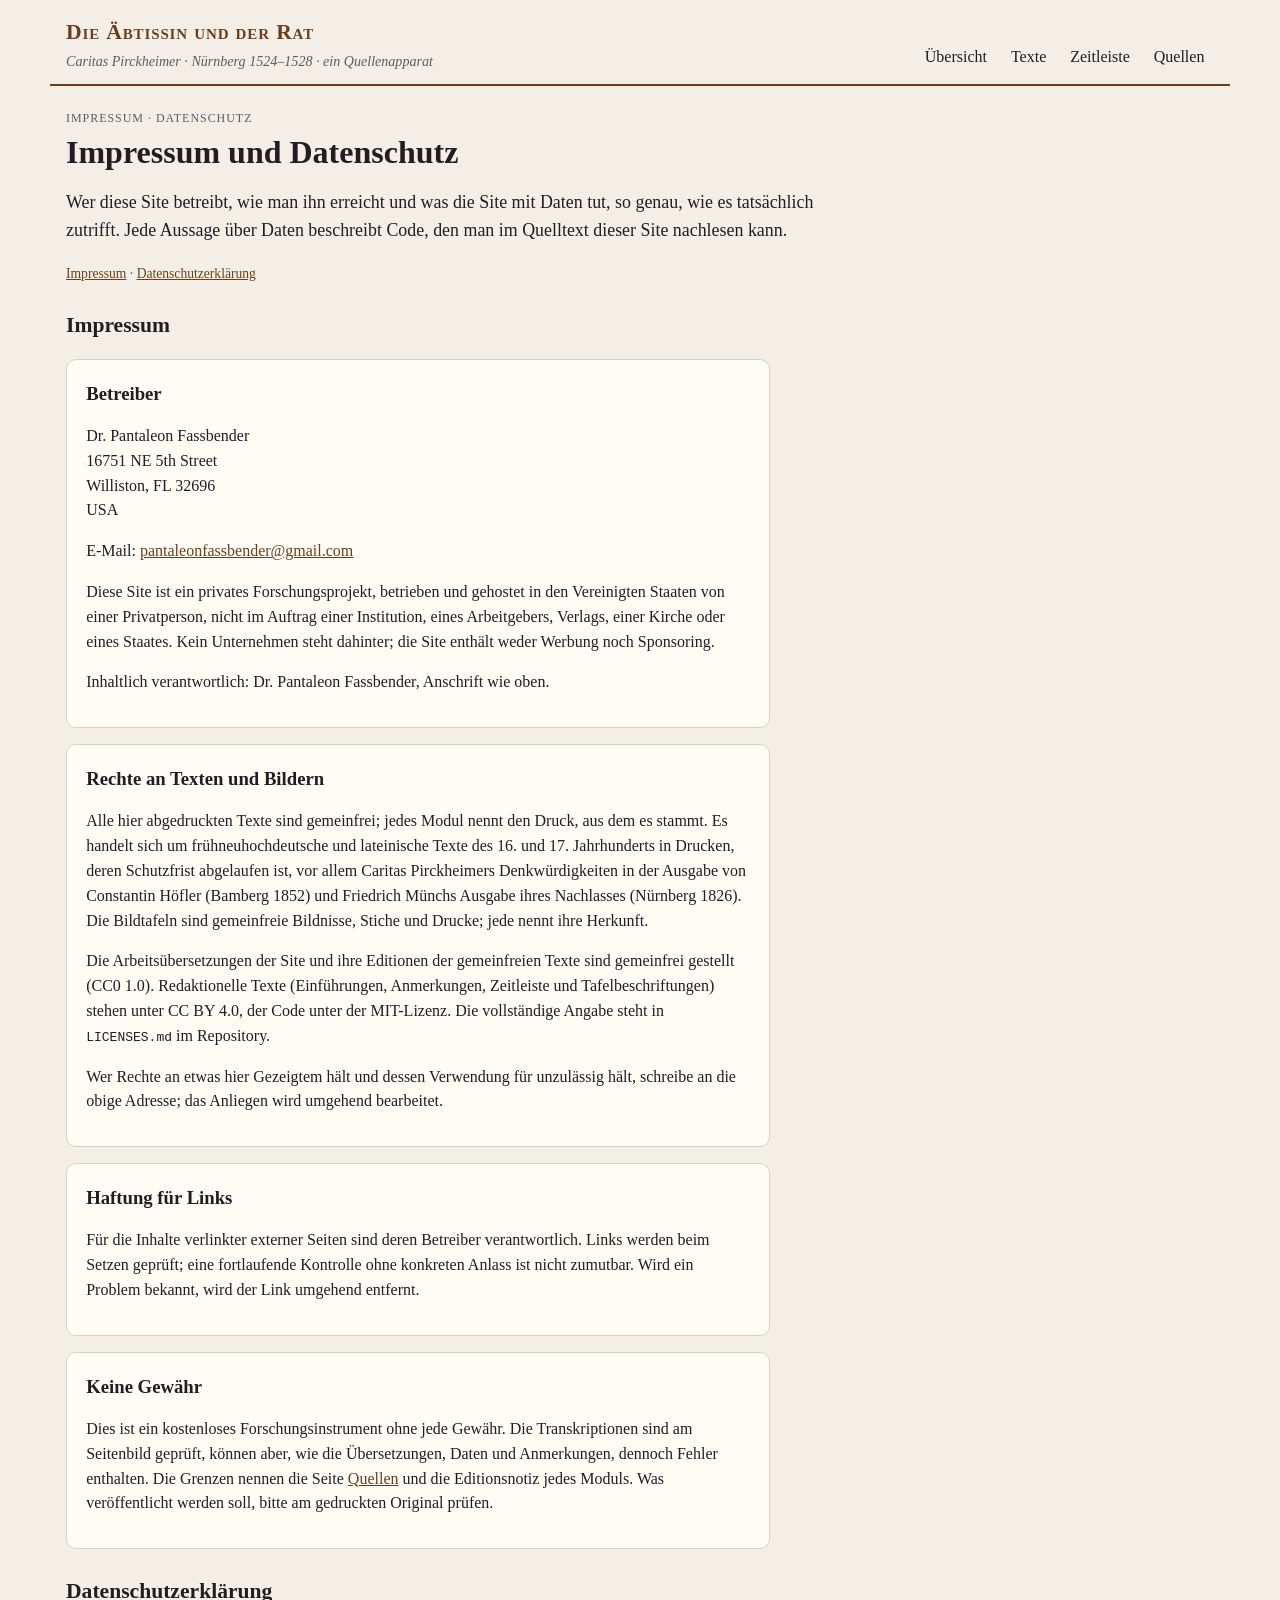
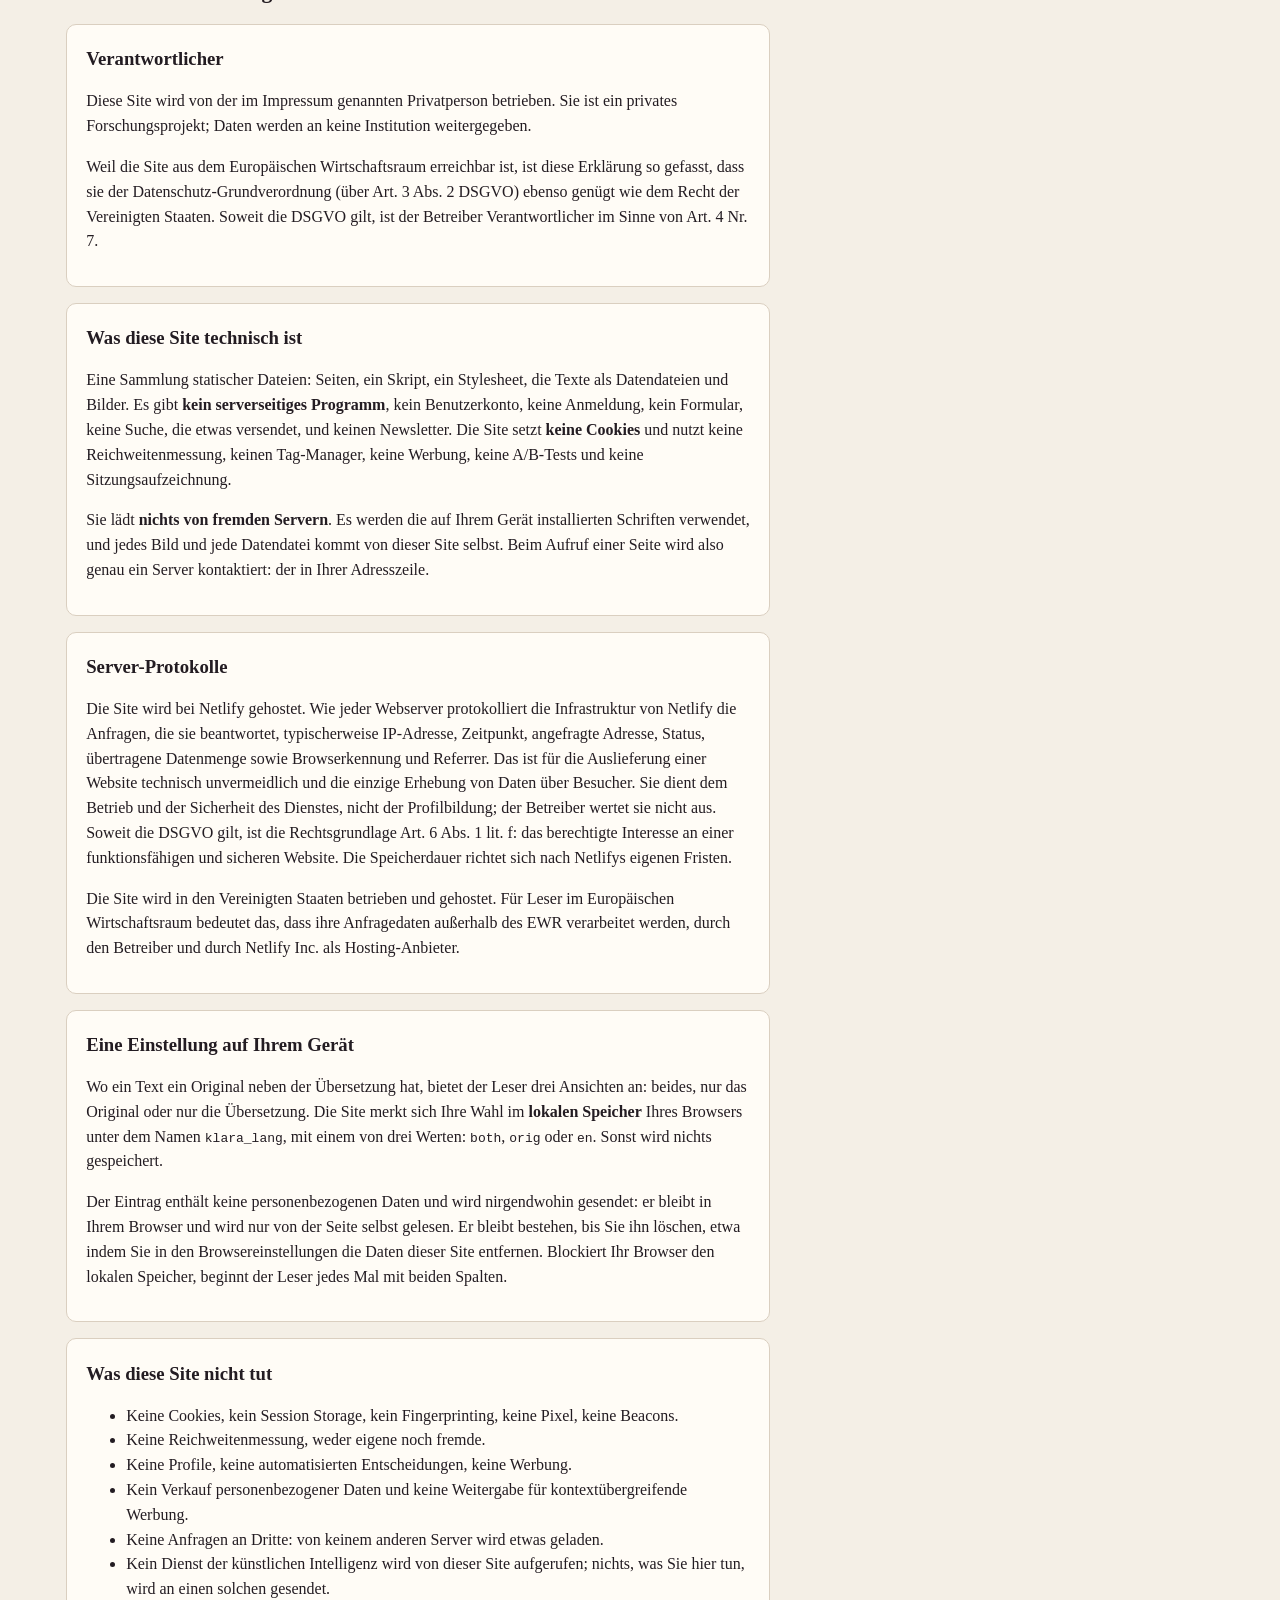
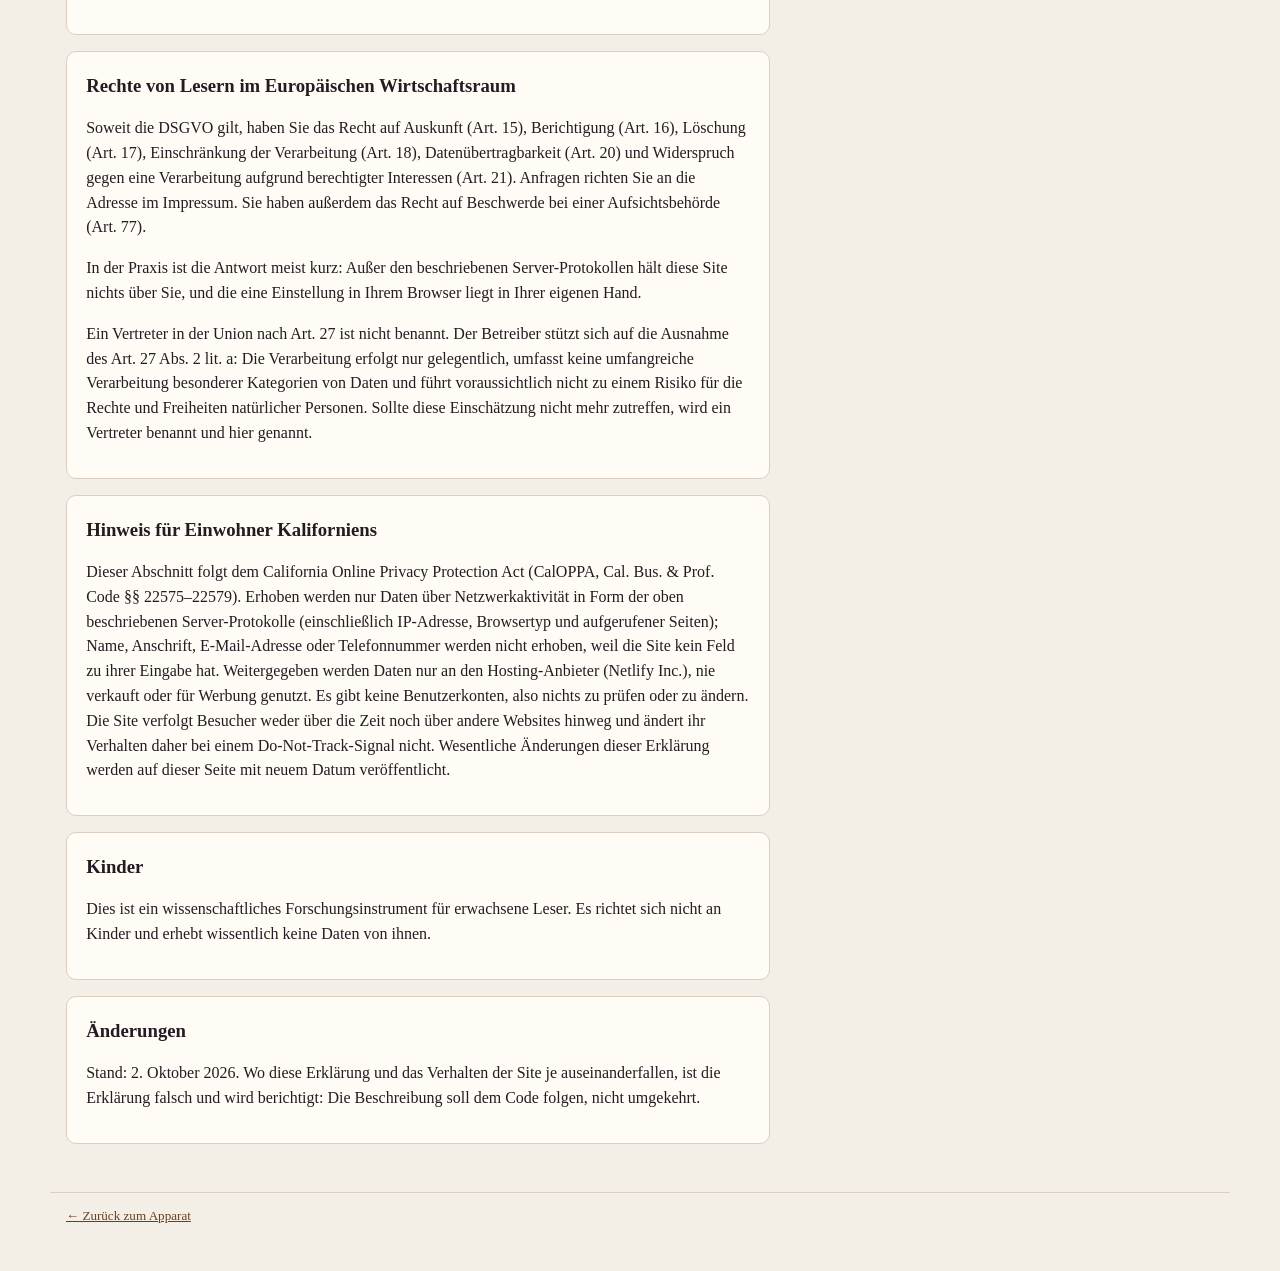
==== legal.html @ 40e0b5da "Geruest (deutsch): Uebersicht, zehn geplante Module, Zeitleiste, Impressum und Datenschutz Abgeleite" ====
<!doctype html>
<html lang="de">
<head>
<meta charset="utf-8">
<meta name="viewport" content="width=device-width, initial-scale=1">
<title>Impressum und Datenschutz · Die Äbtissin und der Rat</title>
<meta name="description" content="Wer diese Site betreibt, wie man ihn erreicht und was die Site mit Daten tut.">
<link rel="stylesheet" href="style.css">
</head>
<body>
<header class="top">
  <a class="brand" href="index.html#/">
    <strong>Die Äbtissin und der Rat</strong>
    <em>Caritas Pirckheimer · Nürnberg 1524–1528 · ein Quellenapparat</em>
  </a>
  <nav>
    <a href="index.html#/">Übersicht</a>
    <a href="index.html#/texts">Texte</a>
    <a href="index.html#/timeline">Zeitleiste</a>
    <a href="index.html#/sources">Quellen</a>
  </nav>
</header>
<main>
  <span class="tag">Impressum · Datenschutz</span>
  <h1>Impressum und Datenschutz</h1>
  <p class="lede">Wer diese Site betreibt, wie man ihn erreicht und was die Site mit Daten tut, so genau, wie es tatsächlich zutrifft. Jede Aussage über Daten beschreibt Code, den man im Quelltext dieser Site nachlesen kann.</p>
  <p class="fine"><a href="#notice">Impressum</a> · <a href="#privacy">Datenschutzerklärung</a></p>

  <h2 id="notice">Impressum</h2>

  <div class="panel readable"><h3>Betreiber</h3>
    <p>Dr. Pantaleon Fassbender<br>16751 NE 5th Street<br>Williston, FL 32696<br>USA</p>
    <p>E-Mail: <a href="mailto:pantaleonfassbender@gmail.com">pantaleonfassbender@gmail.com</a></p>
    <p>Diese Site ist ein privates Forschungsprojekt, betrieben und gehostet in den Vereinigten Staaten von einer Privatperson, nicht im Auftrag einer Institution, eines Arbeitgebers, Verlags, einer Kirche oder eines Staates. Kein Unternehmen steht dahinter; die Site enthält weder Werbung noch Sponsoring.</p>
    <p>Inhaltlich verantwortlich: Dr. Pantaleon Fassbender, Anschrift wie oben.</p>
  </div>

  <div class="panel readable"><h3>Rechte an Texten und Bildern</h3>
    <p>Alle hier abgedruckten Texte sind gemeinfrei; jedes Modul nennt den Druck, aus dem es stammt. Es handelt sich um frühneuhochdeutsche und lateinische Texte des 16. und 17. Jahrhunderts in Drucken, deren Schutzfrist abgelaufen ist, vor allem Caritas Pirckheimers Denkwürdigkeiten in der Ausgabe von Constantin Höfler (Bamberg 1852) und Friedrich Münchs Ausgabe ihres Nachlasses (Nürnberg 1826). Die Bildtafeln sind gemeinfreie Bildnisse, Stiche und Drucke; jede nennt ihre Herkunft.</p>
    <p>Die Arbeitsübersetzungen der Site und ihre Editionen der gemeinfreien Texte sind gemeinfrei gestellt (CC0 1.0). Redaktionelle Texte (Einführungen, Anmerkungen, Zeitleiste und Tafelbeschriftungen) stehen unter CC BY 4.0, der Code unter der MIT-Lizenz. Die vollständige Angabe steht in <code>LICENSES.md</code> im Repository.</p>
    <p>Wer Rechte an etwas hier Gezeigtem hält und dessen Verwendung für unzulässig hält, schreibe an die obige Adresse; das Anliegen wird umgehend bearbeitet.</p>
  </div>

  <div class="panel readable"><h3>Haftung für Links</h3>
    <p>Für die Inhalte verlinkter externer Seiten sind deren Betreiber verantwortlich. Links werden beim Setzen geprüft; eine fortlaufende Kontrolle ohne konkreten Anlass ist nicht zumutbar. Wird ein Problem bekannt, wird der Link umgehend entfernt.</p>
  </div>

  <div class="panel readable"><h3>Keine Gewähr</h3>
    <p>Dies ist ein kostenloses Forschungsinstrument ohne jede Gewähr. Die Transkriptionen sind am Seitenbild geprüft, können aber, wie die Übersetzungen, Daten und Anmerkungen, dennoch Fehler enthalten. Die Grenzen nennen die Seite <a href="index.html#/sources">Quellen</a> und die Editionsnotiz jedes Moduls. Was veröffentlicht werden soll, bitte am gedruckten Original prüfen.</p>
  </div>

  <h2 id="privacy">Datenschutzerklärung</h2>

  <div class="panel readable"><h3>Verantwortlicher</h3>
    <p>Diese Site wird von der im Impressum genannten Privatperson betrieben. Sie ist ein privates Forschungsprojekt; Daten werden an keine Institution weitergegeben.</p>
    <p>Weil die Site aus dem Europäischen Wirtschaftsraum erreichbar ist, ist diese Erklärung so gefasst, dass sie der Datenschutz-Grundverordnung (über Art. 3 Abs. 2 DSGVO) ebenso genügt wie dem Recht der Vereinigten Staaten. Soweit die DSGVO gilt, ist der Betreiber Verantwortlicher im Sinne von Art. 4 Nr. 7.</p>
  </div>

  <div class="panel readable"><h3>Was diese Site technisch ist</h3>
    <p>Eine Sammlung statischer Dateien: Seiten, ein Skript, ein Stylesheet, die Texte als Datendateien und Bilder. Es gibt <strong>kein serverseitiges Programm</strong>, kein Benutzerkonto, keine Anmeldung, kein Formular, keine Suche, die etwas versendet, und keinen Newsletter. Die Site setzt <strong>keine Cookies</strong> und nutzt keine Reichweitenmessung, keinen Tag-Manager, keine Werbung, keine A/B-Tests und keine Sitzungsaufzeichnung.</p>
    <p>Sie lädt <strong>nichts von fremden Servern</strong>. Es werden die auf Ihrem Gerät installierten Schriften verwendet, und jedes Bild und jede Datendatei kommt von dieser Site selbst. Beim Aufruf einer Seite wird also genau ein Server kontaktiert: der in Ihrer Adresszeile.</p>
  </div>

  <div class="panel readable"><h3>Server-Protokolle</h3>
    <p>Die Site wird bei Netlify gehostet. Wie jeder Webserver protokolliert die Infrastruktur von Netlify die Anfragen, die sie beantwortet, typischerweise IP-Adresse, Zeitpunkt, angefragte Adresse, Status, übertragene Datenmenge sowie Browserkennung und Referrer. Das ist für die Auslieferung einer Website technisch unvermeidlich und die einzige Erhebung von Daten über Besucher. Sie dient dem Betrieb und der Sicherheit des Dienstes, nicht der Profilbildung; der Betreiber wertet sie nicht aus. Soweit die DSGVO gilt, ist die Rechtsgrundlage Art. 6 Abs. 1 lit. f: das berechtigte Interesse an einer funktionsfähigen und sicheren Website. Die Speicherdauer richtet sich nach Netlifys eigenen Fristen.</p>
    <p>Die Site wird in den Vereinigten Staaten betrieben und gehostet. Für Leser im Europäischen Wirtschaftsraum bedeutet das, dass ihre Anfragedaten außerhalb des EWR verarbeitet werden, durch den Betreiber und durch Netlify Inc. als Hosting-Anbieter.</p>
  </div>

  <div class="panel readable"><h3>Eine Einstellung auf Ihrem Gerät</h3>
    <p>Wo ein Text ein Original neben der Übersetzung hat, bietet der Leser drei Ansichten an: beides, nur das Original oder nur die Übersetzung. Die Site merkt sich Ihre Wahl im <strong>lokalen Speicher</strong> Ihres Browsers unter dem Namen <code>klara_lang</code>, mit einem von drei Werten: <code>both</code>, <code>orig</code> oder <code>en</code>. Sonst wird nichts gespeichert.</p>
    <p>Der Eintrag enthält keine personenbezogenen Daten und wird nirgendwohin gesendet: er bleibt in Ihrem Browser und wird nur von der Seite selbst gelesen. Er bleibt bestehen, bis Sie ihn löschen, etwa indem Sie in den Browsereinstellungen die Daten dieser Site entfernen. Blockiert Ihr Browser den lokalen Speicher, beginnt der Leser jedes Mal mit beiden Spalten.</p>
  </div>

  <div class="panel readable"><h3>Was diese Site nicht tut</h3>
    <ul>
      <li>Keine Cookies, kein Session Storage, kein Fingerprinting, keine Pixel, keine Beacons.</li>
      <li>Keine Reichweitenmessung, weder eigene noch fremde.</li>
      <li>Keine Profile, keine automatisierten Entscheidungen, keine Werbung.</li>
      <li>Kein Verkauf personenbezogener Daten und keine Weitergabe für kontextübergreifende Werbung.</li>
      <li>Keine Anfragen an Dritte: von keinem anderen Server wird etwas geladen.</li>
      <li>Kein Dienst der künstlichen Intelligenz wird von dieser Site aufgerufen; nichts, was Sie hier tun, wird an einen solchen gesendet.</li>
    </ul>
  </div>

  <div class="panel readable"><h3>Rechte von Lesern im Europäischen Wirtschaftsraum</h3>
    <p>Soweit die DSGVO gilt, haben Sie das Recht auf Auskunft (Art. 15), Berichtigung (Art. 16), Löschung (Art. 17), Einschränkung der Verarbeitung (Art. 18), Datenübertragbarkeit (Art. 20) und Widerspruch gegen eine Verarbeitung aufgrund berechtigter Interessen (Art. 21). Anfragen richten Sie an die Adresse im Impressum. Sie haben außerdem das Recht auf Beschwerde bei einer Aufsichtsbehörde (Art. 77).</p>
    <p>In der Praxis ist die Antwort meist kurz: Außer den beschriebenen Server-Protokollen hält diese Site nichts über Sie, und die eine Einstellung in Ihrem Browser liegt in Ihrer eigenen Hand.</p>
    <p>Ein Vertreter in der Union nach Art. 27 ist nicht benannt. Der Betreiber stützt sich auf die Ausnahme des Art. 27 Abs. 2 lit. a: Die Verarbeitung erfolgt nur gelegentlich, umfasst keine umfangreiche Verarbeitung besonderer Kategorien von Daten und führt voraussichtlich nicht zu einem Risiko für die Rechte und Freiheiten natürlicher Personen. Sollte diese Einschätzung nicht mehr zutreffen, wird ein Vertreter benannt und hier genannt.</p>
  </div>

  <div class="panel readable"><h3>Hinweis für Einwohner Kaliforniens</h3>
    <p>Dieser Abschnitt folgt dem California Online Privacy Protection Act (CalOPPA, Cal. Bus. &amp; Prof. Code §§ 22575–22579). Erhoben werden nur Daten über Netzwerkaktivität in Form der oben beschriebenen Server-Protokolle (einschließlich IP-Adresse, Browsertyp und aufgerufener Seiten); Name, Anschrift, E-Mail-Adresse oder Telefonnummer werden nicht erhoben, weil die Site kein Feld zu ihrer Eingabe hat. Weitergegeben werden Daten nur an den Hosting-Anbieter (Netlify Inc.), nie verkauft oder für Werbung genutzt. Es gibt keine Benutzerkonten, also nichts zu prüfen oder zu ändern. Die Site verfolgt Besucher weder über die Zeit noch über andere Websites hinweg und ändert ihr Verhalten daher bei einem Do-Not-Track-Signal nicht. Wesentliche Änderungen dieser Erklärung werden auf dieser Seite mit neuem Datum veröffentlicht.</p>
  </div>

  <div class="panel readable"><h3>Kinder</h3>
    <p>Dies ist ein wissenschaftliches Forschungsinstrument für erwachsene Leser. Es richtet sich nicht an Kinder und erhebt wissentlich keine Daten von ihnen.</p>
  </div>

  <div class="panel readable"><h3>Änderungen</h3>
    <p>Stand: 2. Oktober 2026. Wo diese Erklärung und das Verhalten der Site je auseinanderfallen, ist die Erklärung falsch und wird berichtigt: Die Beschreibung soll dem Code folgen, nicht umgekehrt.</p>
  </div>
</main>
<footer>
  <p><a href="index.html#/">← Zurück zum Apparat</a></p>
</footer>
</body>
</html>
---- style.css ----
:root{
  --paper:#f4efe6; --panel:#fffcf6; --ink:#231c22; --ink2:#62585f; --line:#dacfc0;
  --red:#6b3f1d; --gold:#8a6d2f; --sea:#2f5d62;
  --konvent:#5e4a7d; --rat:#8c1c2b; --familien:#3f5a2a; --reform:#2f4f7a; --nachwelt:#7a7064;
  --serif:"Iowan Old Style","Palatino Linotype",Palatino,"Book Antiqua",Georgia,serif;
}
*{box-sizing:border-box}
body{margin:0; background:var(--paper); color:var(--ink); font-family:var(--serif); line-height:1.55}
a{color:var(--red)}
.top{display:flex; justify-content:space-between; align-items:flex-end; flex-wrap:wrap; gap:.6rem 1.5rem;
  max-width:1180px; margin:0 auto; padding:1rem 16px .6rem; border-bottom:2px solid var(--red)}
.brand{text-decoration:none; color:inherit}
.brand strong{display:block; font-size:1.35rem; color:var(--red); font-variant:small-caps; letter-spacing:.04em}
.brand em{font-size:.88rem; color:var(--ink2)}
.top nav{display:flex; gap:.3rem; flex-wrap:wrap}
.top nav a{text-decoration:none; color:var(--ink); padding:.25rem .6rem; border-radius:5px}
.top nav a.on{background:var(--red); color:#fff}
main{max-width:1180px; margin:0 auto; padding:1.2rem 16px 2rem}
footer{max-width:1180px; margin:0 auto; padding:0 16px 2rem; font-size:.82rem; color:var(--ink2); border-top:1px solid var(--line)}
h1{font-size:2rem; margin:.2rem 0 .6rem; line-height:1.2}
h2{font-size:1.35rem; margin:1.6rem 0 .5rem}
h3{margin:.2rem 0 .3rem}
.lede{font-size:1.12rem; max-width:48rem}
.fine{font-size:.85rem; color:var(--ink2)}
.tag{font-size:.75rem; letter-spacing:.08em; text-transform:uppercase; color:var(--ink2)}
.panel{background:var(--panel); border:1px solid var(--line); border-radius:10px; padding:1rem 1.2rem; margin:1rem 0}
.readable{max-width:44rem}
.grid{display:grid; gap:1rem}
.g2{grid-template-columns:repeat(auto-fill,minmax(300px,1fr))}
.g4{grid-template-columns:repeat(auto-fill,minmax(210px,1fr))}
.card{background:var(--panel); border:1px solid var(--line); border-radius:10px; padding:.9rem 1rem; text-decoration:none; color:inherit; display:block}
a.card:hover{border-color:var(--red)}
.card.planned{opacity:.72; border-style:dashed}
.side{display:inline-block; font-size:.72rem; padding:0 .45rem; border-radius:99px; color:#fff; letter-spacing:.03em}
.side.konvent{background:var(--konvent)} .side.rat{background:var(--rat)} .side.familien{background:var(--familien)}
.side.reform{background:var(--reform)} .side.nachwelt{background:var(--nachwelt)}
.hero{display:grid; grid-template-columns:minmax(0,1.5fr) minmax(0,1fr); gap:1.5rem; align-items:start}
.hero.one{grid-template-columns:1fr}
.hero img{width:100%; border-radius:8px; border:1px solid var(--line)}
figure{margin:0}
figcaption{font-size:.85rem; color:var(--ink2); margin-top:.4rem}
.quote{border-left:3px solid var(--red); padding:.2rem 0 .2rem 1rem; margin:1rem 0; font-style:italic}
/* reader */
.toc{display:flex; flex-wrap:wrap; gap:.4rem; margin:.6rem 0 1rem}
.toc a{border:1px solid var(--line); border-radius:6px; padding:.2rem .6rem; text-decoration:none; color:var(--ink); background:var(--panel); font-size:.9rem}
.toc a.on{border-color:var(--red); background:var(--red); color:#fff}
.langbar{display:flex; gap:.3rem; margin:.4rem 0 1rem}
.langbar button{font:inherit; font-size:.85rem; background:var(--panel); border:1px solid var(--line); border-radius:6px; padding:.2rem .7rem; cursor:pointer}
.langbar button.on{background:var(--ink); color:var(--paper); border-color:var(--ink)}
.unit{display:grid; grid-template-columns:4.6rem minmax(0,1fr); gap:.3rem .8rem; padding:.55rem 0; border-bottom:1px dotted var(--line)}
.unit .num{font-size:.78rem; color:var(--ink2); text-align:right; padding-top:.2rem}
.unit .num a{color:inherit; text-decoration:none}
.unit .pg{display:block; font-size:.7rem; line-height:1.25; margin-top:.3rem; color:var(--ink2); opacity:.85}
.unit.hl{background:#efdfe6}
.unit .cols{display:grid; grid-template-columns:1fr 1fr; gap:1.2rem}
.unit .cols.one{grid-template-columns:1fr}
.unit .orig{color:var(--ink2)}
.unit .orig[lang=grc]{font-family:"Gentium Plus","Gentium Book Plus","Palatino Linotype","GFS Didot","Times New Roman",serif; color:var(--ink); font-size:1.02em; line-height:1.6}
.unit.label .text{font-variant:small-caps; letter-spacing:.03em; font-weight:600; color:var(--red)}
.unit h4{margin:0 0 .3rem; font-size:.95rem; color:var(--red)}
.unit .text,.unit .orig{white-space:pre-line}
.unit .orig[dir=rtl]{font-family:"Traditional Arabic","Sakkal Majalla","Noto Naskh Arabic","Geeza Pro",serif; font-size:1.3em; line-height:1.9; color:var(--ink)}
.unit .translit{margin-top:.5rem; font-size:.88em; font-style:italic; color:var(--ink2)}
.note{grid-column:2; font-size:.84rem; color:var(--ink2); border-left:2px solid var(--gold); padding-left:.6rem}
.hinweis{font-size:.9rem}
/* timeline */
.tl{position:relative; margin:1rem 0 0 .6rem; padding-left:1.4rem; border-left:2px solid var(--line)}
.st{position:relative; margin:0 0 1.2rem; display:grid; grid-template-columns:minmax(0,1fr) 140px; gap:1rem; align-items:start}
.st::before{content:""; position:absolute; left:-1.95rem; top:.35rem; width:12px; height:12px; border-radius:50%; background:var(--c,var(--ink)); border:2px solid var(--paper)}
.st .d{font-size:.82rem; color:var(--ink2)}
.st img{width:140px; border-radius:6px; border:1px solid var(--line)}
.st p{margin:.2rem 0}
.legend{display:flex; flex-wrap:wrap; gap:.4rem}
/* plates */
.plate img{width:100%; border-radius:6px; border:1px solid var(--line); background:#fff}
.lightbox{position:fixed; inset:0; background:rgba(20,16,12,.85); display:flex; align-items:center; justify-content:center; padding:16px; z-index:10}
.lightbox img{max-width:100%; max-height:86vh; border-radius:6px}
.lightbox .cap{color:#f5efe2; max-width:44rem; font-size:.9rem; margin-top:.6rem}
.lightbox figure{text-align:center}
/* compare */
.cmp{display:grid; gap:1rem; margin-top:1rem}
.cmp.n2{grid-template-columns:1fr 1fr}
.cmp.n3{grid-template-columns:repeat(3,minmax(0,1fr))}
.cmp.n4{grid-template-columns:1fr 1fr}
.voice{background:var(--panel); border:1px solid var(--line); border-radius:10px; padding:.8rem 1rem}
.vhead{border-bottom:1px solid var(--line); padding-bottom:.5rem; margin-bottom:.5rem}
.vunit{margin:.7rem 0}
.vunit .text{white-space:pre-line}
@media (max-width:760px){
  .cmp.n2,.cmp.n3,.cmp.n4{grid-template-columns:1fr}
  .hero{grid-template-columns:1fr}
  .unit .cols{grid-template-columns:1fr}
  .st{grid-template-columns:1fr}
  .st img{width:110px}
  h1{font-size:1.6rem}
}
@media (prefers-color-scheme: dark){
  :root:not([data-theme="light"]){--paper:#1c171b; --panel:#262026; --ink:#ece4ea; --ink2:#b3a8b0; --line:#43383f; --red:#d9a77c}
  :root:not([data-theme="light"]) .unit.hl{background:#3a2a35}
  :root:not([data-theme="light"]) .top nav a.on, :root:not([data-theme="light"]) .toc a.on{color:#1c171b}
}
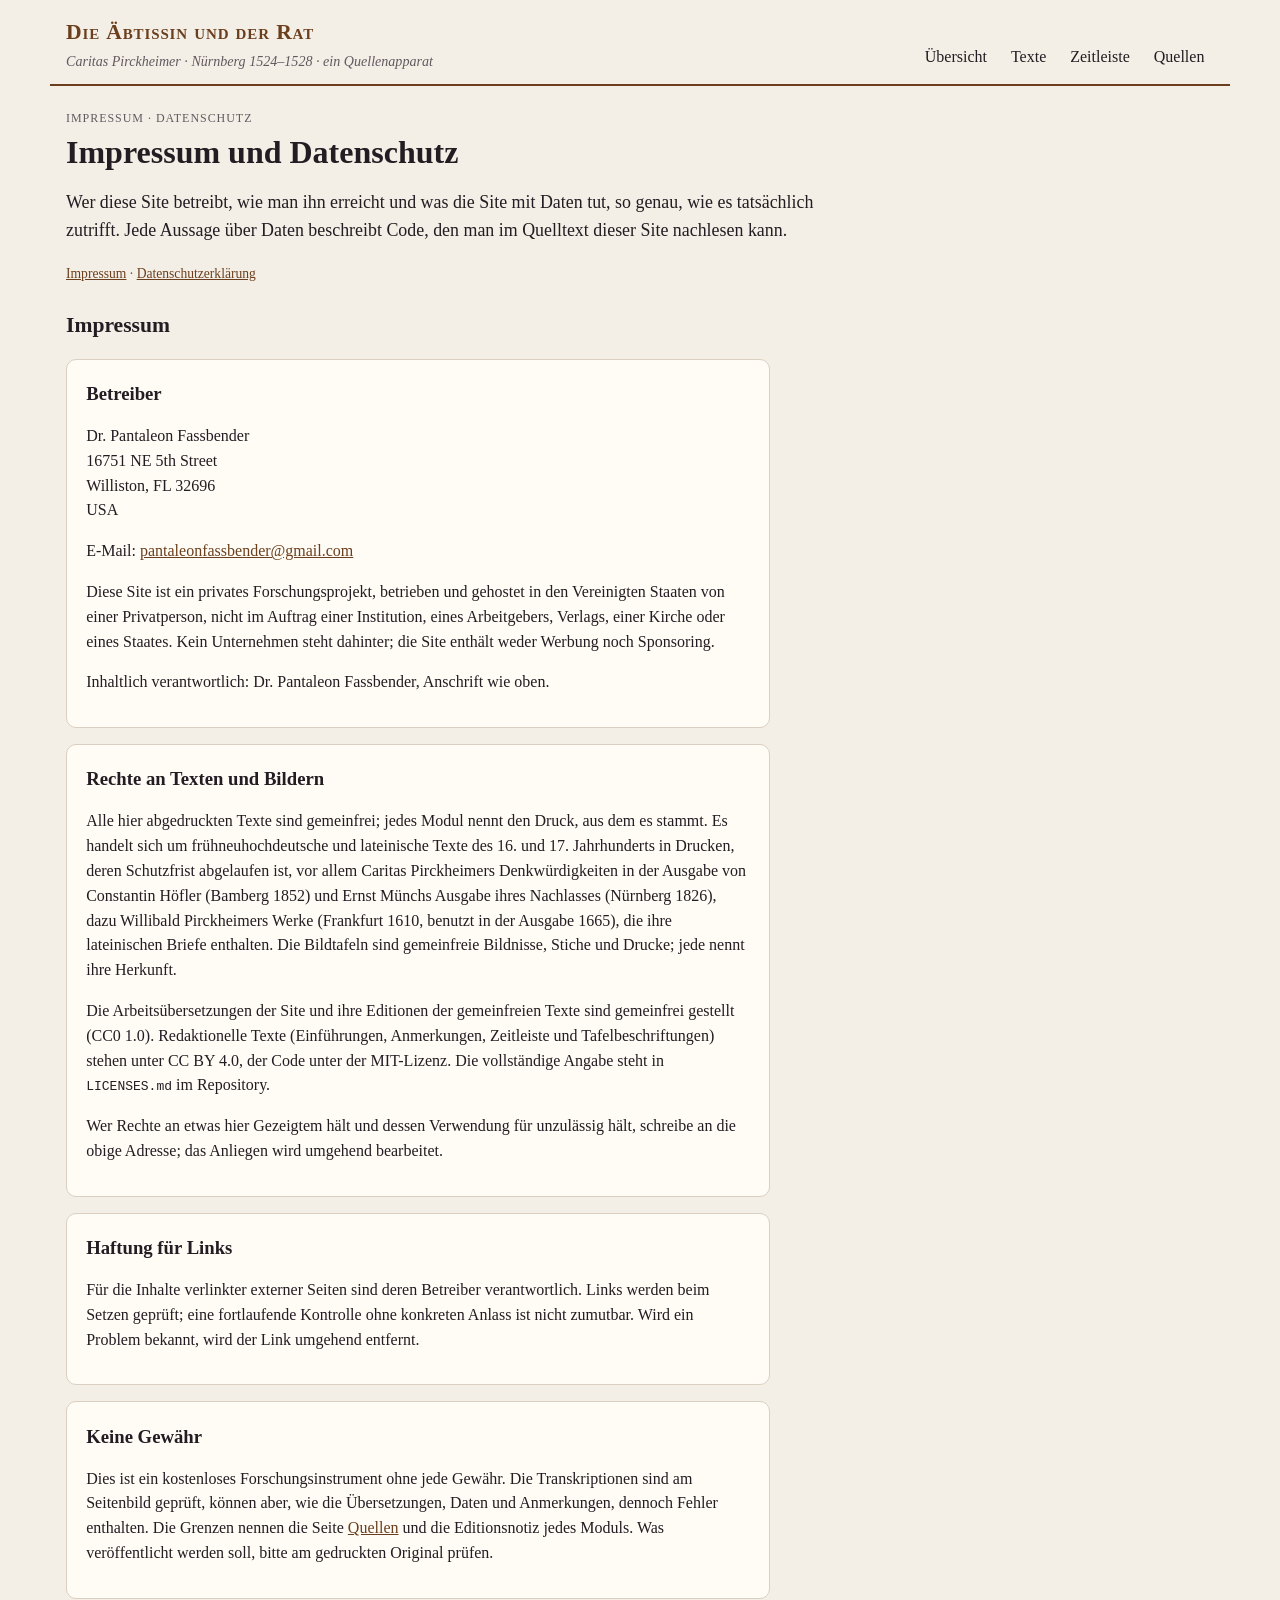
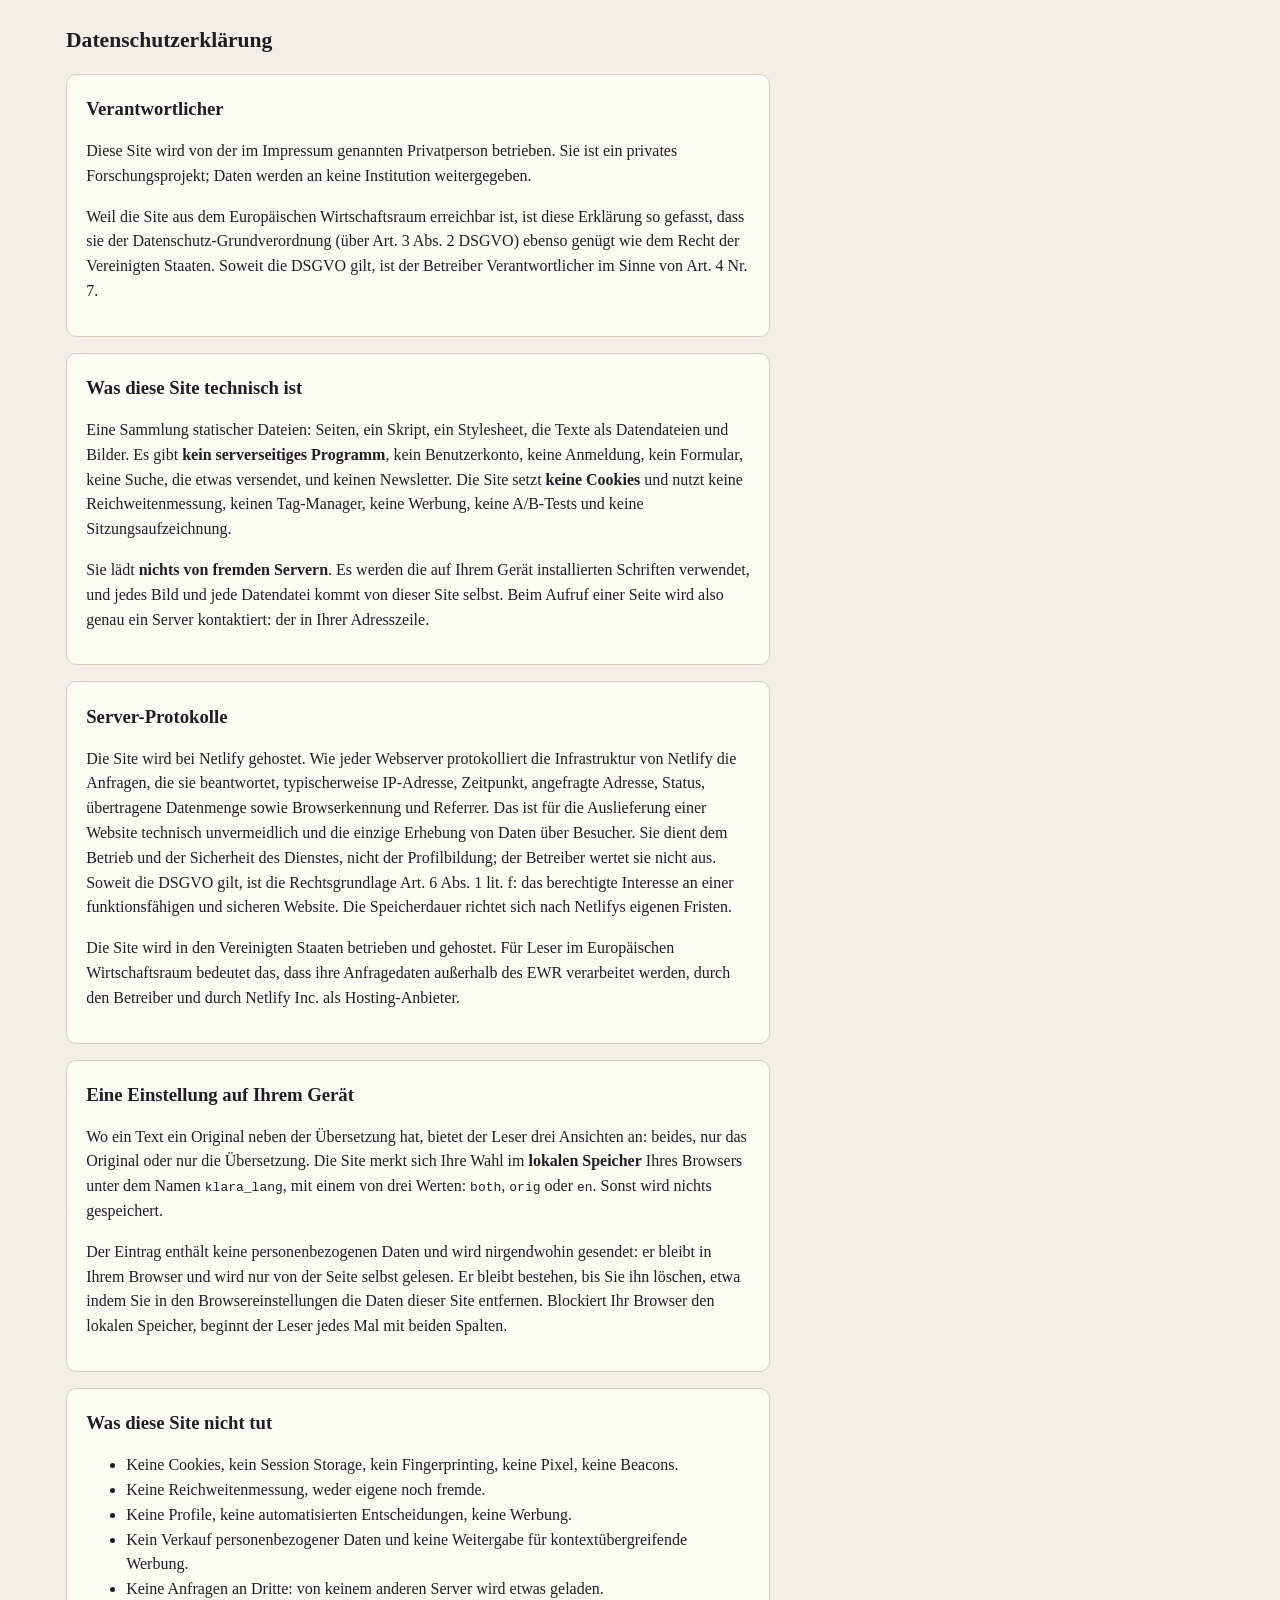
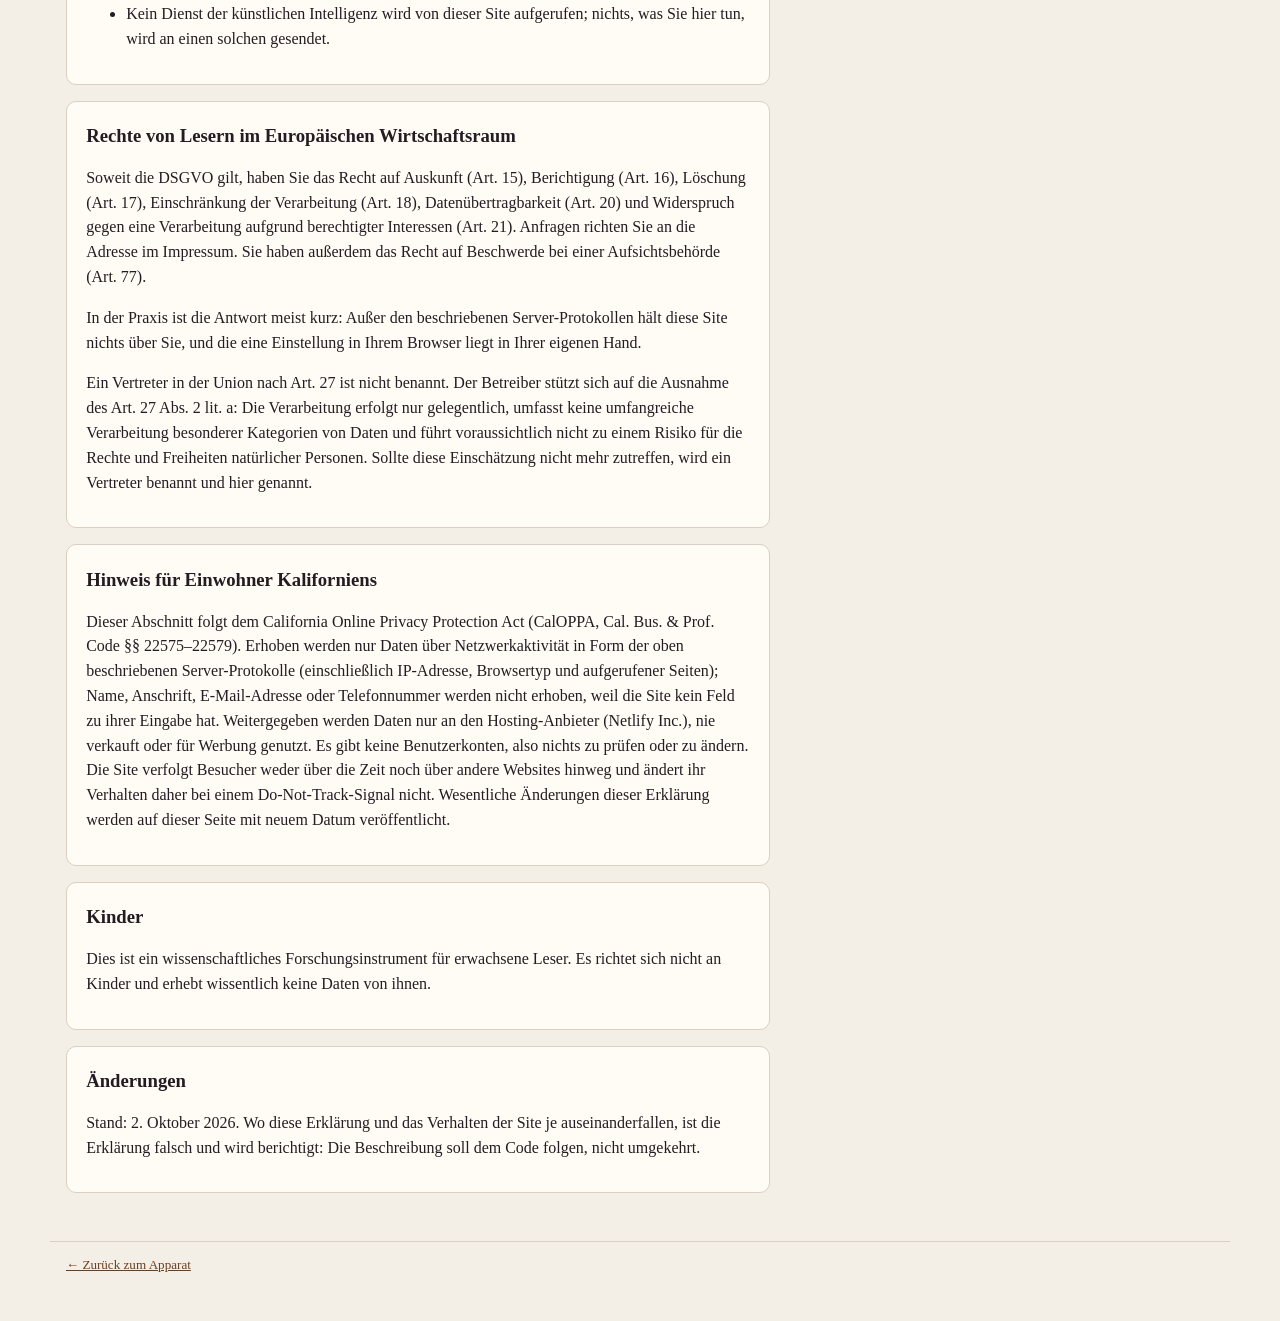
==== commit a0b5c8b4: "Modul 1: Die gelehrte Aebtissin 1502-1515 (Celtis, Willibald, Scheurl, Peypus; Muench 1826), vier Ta" ====
--- a/legal.html
+++ b/legal.html
@@ -36,7 +36,7 @@
   </div>
 
   <div class="panel readable"><h3>Rechte an Texten und Bildern</h3>
-    <p>Alle hier abgedruckten Texte sind gemeinfrei; jedes Modul nennt den Druck, aus dem es stammt. Es handelt sich um frühneuhochdeutsche und lateinische Texte des 16. und 17. Jahrhunderts in Drucken, deren Schutzfrist abgelaufen ist, vor allem Caritas Pirckheimers Denkwürdigkeiten in der Ausgabe von Constantin Höfler (Bamberg 1852) und Friedrich Münchs Ausgabe ihres Nachlasses (Nürnberg 1826). Die Bildtafeln sind gemeinfreie Bildnisse, Stiche und Drucke; jede nennt ihre Herkunft.</p>
+    <p>Alle hier abgedruckten Texte sind gemeinfrei; jedes Modul nennt den Druck, aus dem es stammt. Es handelt sich um frühneuhochdeutsche und lateinische Texte des 16. und 17. Jahrhunderts in Drucken, deren Schutzfrist abgelaufen ist, vor allem Caritas Pirckheimers Denkwürdigkeiten in der Ausgabe von Constantin Höfler (Bamberg 1852) und Ernst Münchs Ausgabe ihres Nachlasses (Nürnberg 1826), dazu Willibald Pirckheimers Werke (Frankfurt 1610, benutzt in der Ausgabe 1665), die ihre lateinischen Briefe enthalten. Die Bildtafeln sind gemeinfreie Bildnisse, Stiche und Drucke; jede nennt ihre Herkunft.</p>
     <p>Die Arbeitsübersetzungen der Site und ihre Editionen der gemeinfreien Texte sind gemeinfrei gestellt (CC0 1.0). Redaktionelle Texte (Einführungen, Anmerkungen, Zeitleiste und Tafelbeschriftungen) stehen unter CC BY 4.0, der Code unter der MIT-Lizenz. Die vollständige Angabe steht in <code>LICENSES.md</code> im Repository.</p>
     <p>Wer Rechte an etwas hier Gezeigtem hält und dessen Verwendung für unzulässig hält, schreibe an die obige Adresse; das Anliegen wird umgehend bearbeitet.</p>
   </div>
--- a/style.css
+++ b/style.css
@@ -58,7 +58,7 @@
 .unit .orig[lang=grc]{font-family:"Gentium Plus","Gentium Book Plus","Palatino Linotype","GFS Didot","Times New Roman",serif; color:var(--ink); font-size:1.02em; line-height:1.6}
 .unit.label .text{font-variant:small-caps; letter-spacing:.03em; font-weight:600; color:var(--red)}
 .unit h4{margin:0 0 .3rem; font-size:.95rem; color:var(--red)}
-.unit .text,.unit .orig{white-space:pre-line}
+.unit .text,.unit .orig{white-space:pre-wrap}
 .unit .orig[dir=rtl]{font-family:"Traditional Arabic","Sakkal Majalla","Noto Naskh Arabic","Geeza Pro",serif; font-size:1.3em; line-height:1.9; color:var(--ink)}
 .unit .translit{margin-top:.5rem; font-size:.88em; font-style:italic; color:var(--ink2)}
 .note{grid-column:2; font-size:.84rem; color:var(--ink2); border-left:2px solid var(--gold); padding-left:.6rem}
@@ -73,6 +73,11 @@
 .legend{display:flex; flex-wrap:wrap; gap:.4rem}
 /* plates */
 .plate img{width:100%; border-radius:6px; border:1px solid var(--line); background:#fff}
+.secplates{margin:1rem 0}
+.secplates figcaption{font-size:.85rem}
+.viz{margin:1rem 0; overflow-x:auto; border:1px solid var(--line); border-radius:8px; padding:.6rem; background:var(--panel)}
+.viz svg{display:block; width:100%; min-width:600px; height:auto}
+.viz .vcap{font-size:.85rem; margin:.4rem 0 0}
 .lightbox{position:fixed; inset:0; background:rgba(20,16,12,.85); display:flex; align-items:center; justify-content:center; padding:16px; z-index:10}
 .lightbox img{max-width:100%; max-height:86vh; border-radius:6px}
 .lightbox .cap{color:#f5efe2; max-width:44rem; font-size:.9rem; margin-top:.6rem}
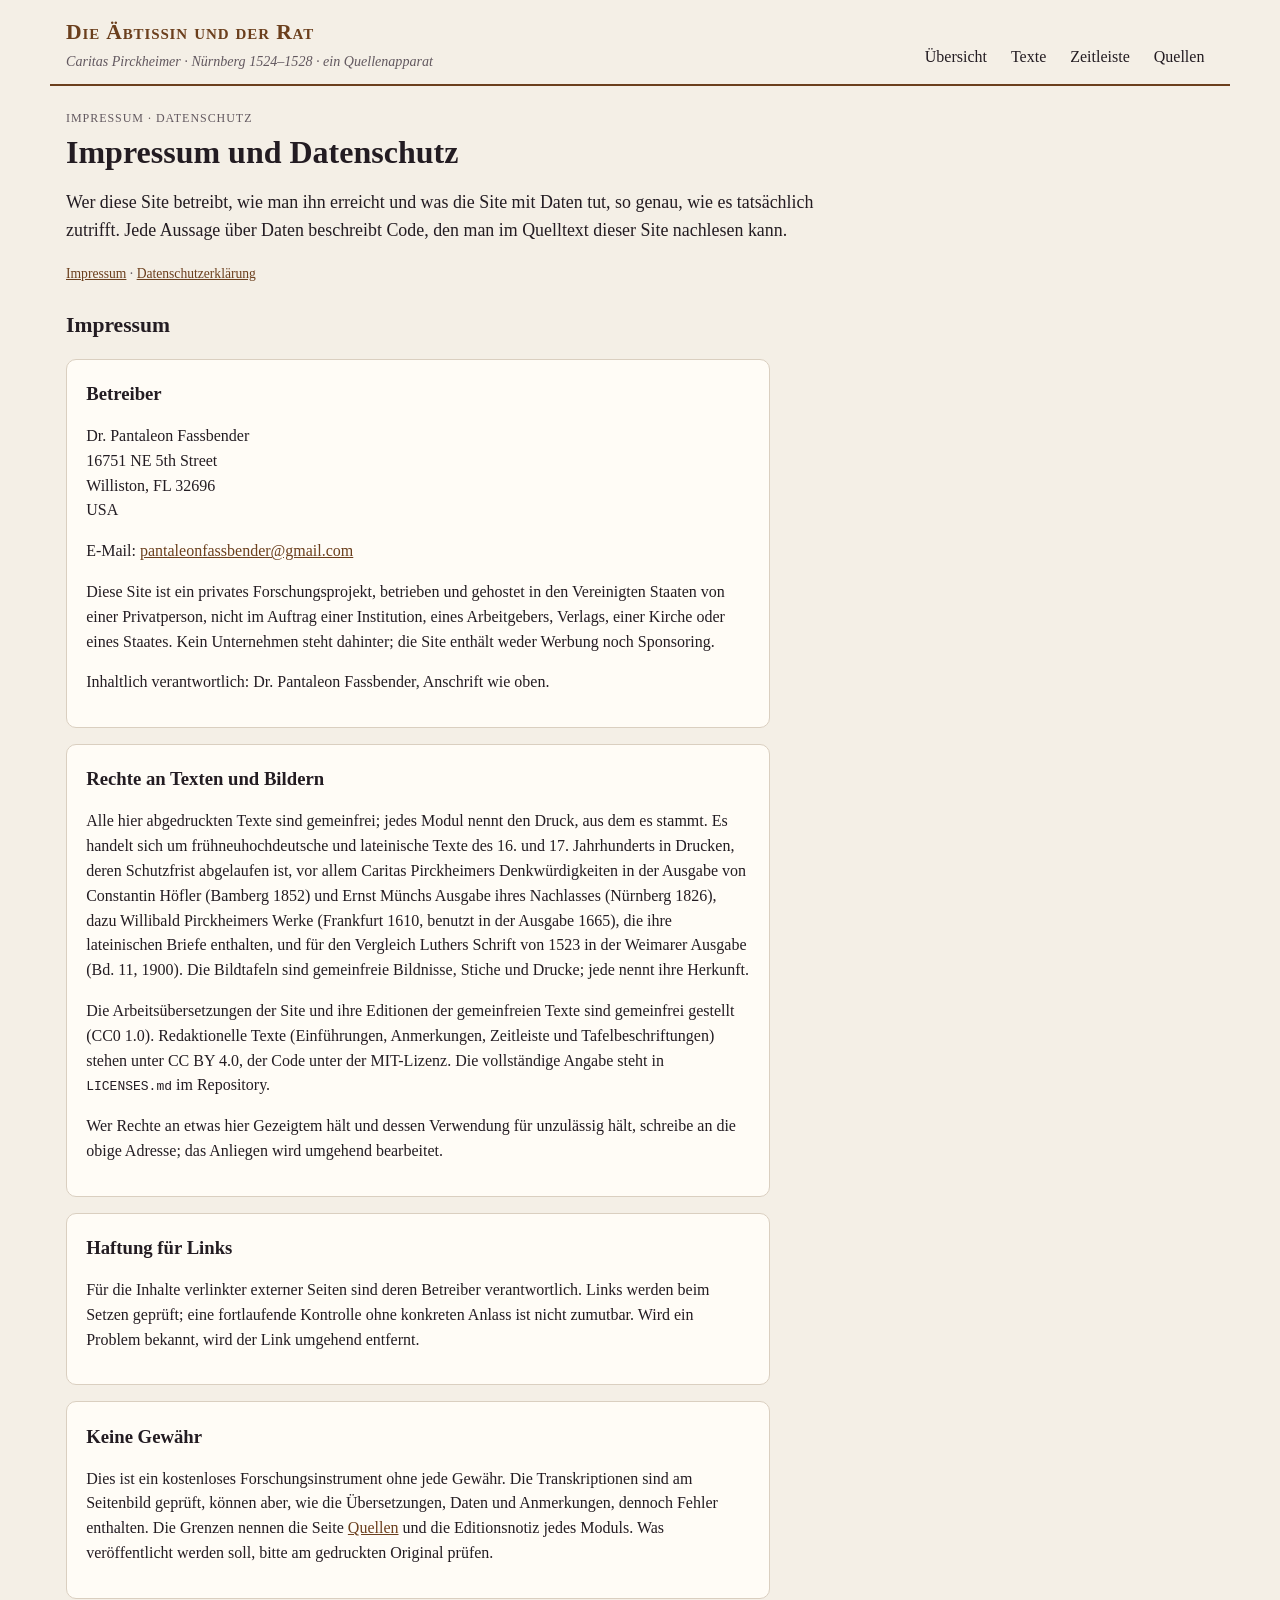
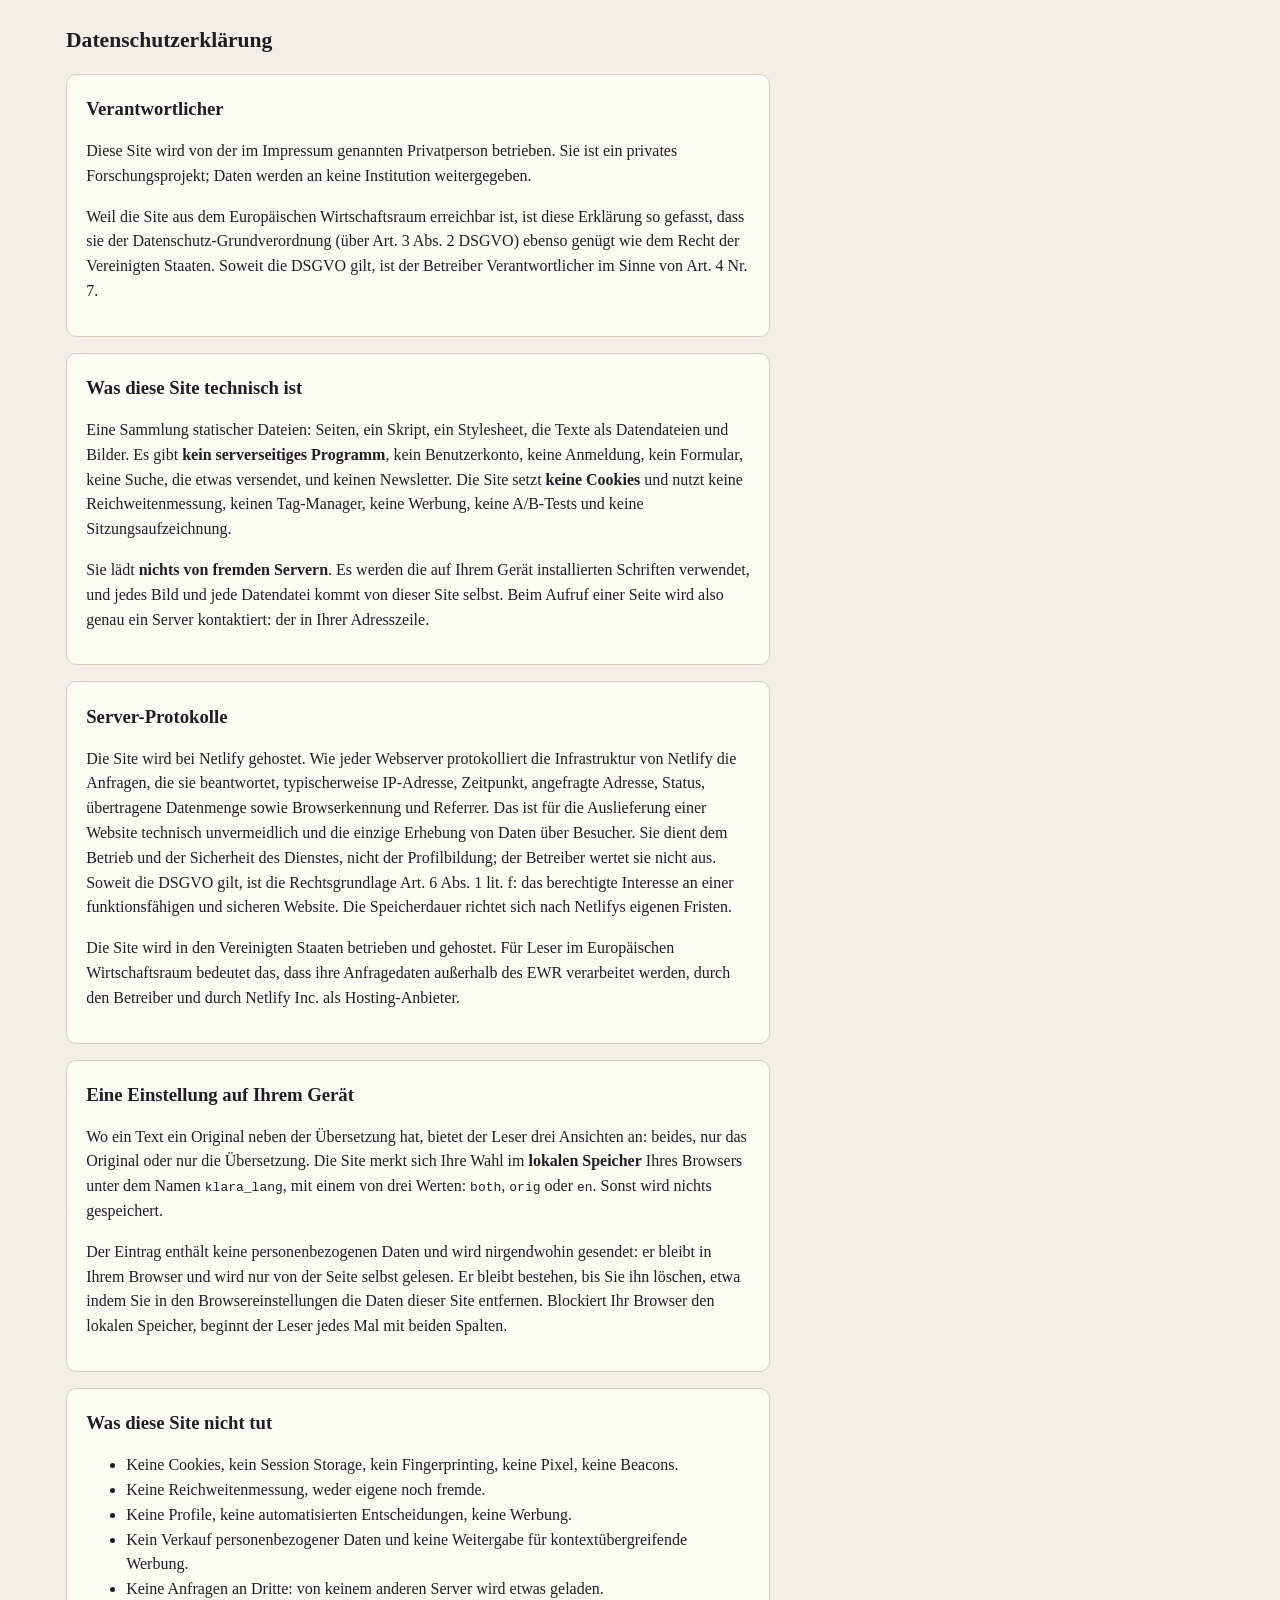
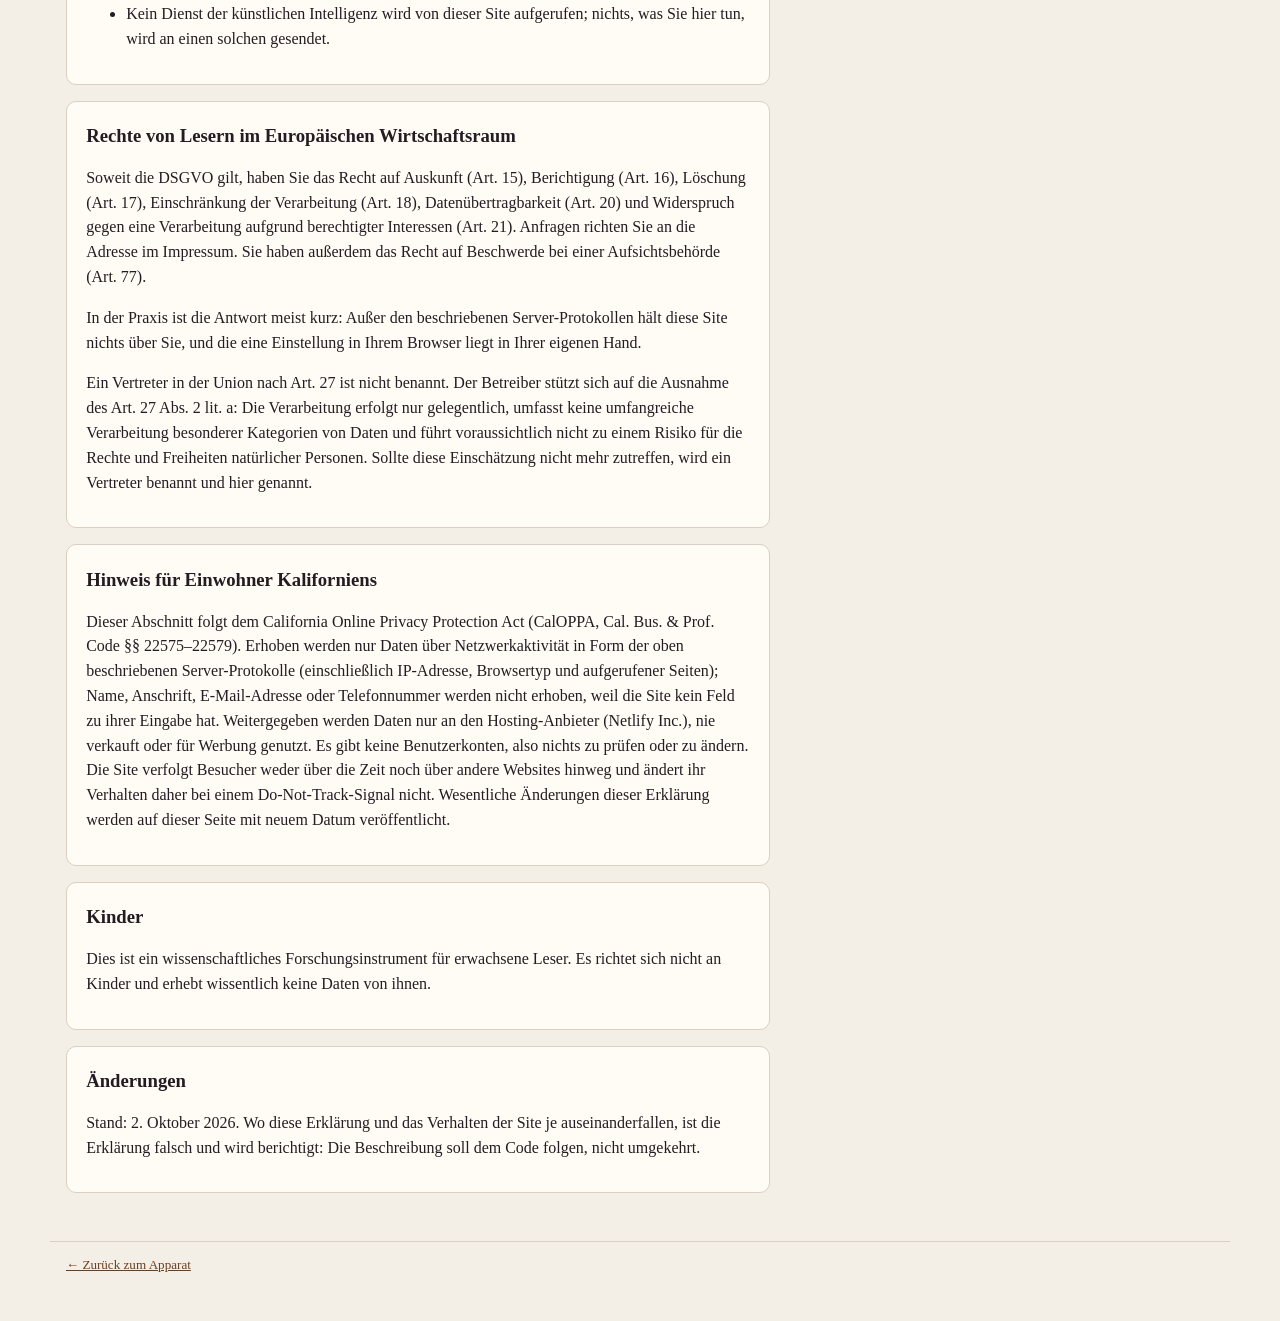
==== commit 7bc3099d: "Modul 10: Luther und die Nonnen, 1523 und 1526 Luthers Ursach und Antwort (WA 11, 394-400) und Herzo" ====
--- a/legal.html
+++ b/legal.html
@@ -36,7 +36,7 @@
   </div>
 
   <div class="panel readable"><h3>Rechte an Texten und Bildern</h3>
-    <p>Alle hier abgedruckten Texte sind gemeinfrei; jedes Modul nennt den Druck, aus dem es stammt. Es handelt sich um frühneuhochdeutsche und lateinische Texte des 16. und 17. Jahrhunderts in Drucken, deren Schutzfrist abgelaufen ist, vor allem Caritas Pirckheimers Denkwürdigkeiten in der Ausgabe von Constantin Höfler (Bamberg 1852) und Ernst Münchs Ausgabe ihres Nachlasses (Nürnberg 1826), dazu Willibald Pirckheimers Werke (Frankfurt 1610, benutzt in der Ausgabe 1665), die ihre lateinischen Briefe enthalten. Die Bildtafeln sind gemeinfreie Bildnisse, Stiche und Drucke; jede nennt ihre Herkunft.</p>
+    <p>Alle hier abgedruckten Texte sind gemeinfrei; jedes Modul nennt den Druck, aus dem es stammt. Es handelt sich um frühneuhochdeutsche und lateinische Texte des 16. und 17. Jahrhunderts in Drucken, deren Schutzfrist abgelaufen ist, vor allem Caritas Pirckheimers Denkwürdigkeiten in der Ausgabe von Constantin Höfler (Bamberg 1852) und Ernst Münchs Ausgabe ihres Nachlasses (Nürnberg 1826), dazu Willibald Pirckheimers Werke (Frankfurt 1610, benutzt in der Ausgabe 1665), die ihre lateinischen Briefe enthalten, und für den Vergleich Luthers Schrift von 1523 in der Weimarer Ausgabe (Bd. 11, 1900). Die Bildtafeln sind gemeinfreie Bildnisse, Stiche und Drucke; jede nennt ihre Herkunft.</p>
     <p>Die Arbeitsübersetzungen der Site und ihre Editionen der gemeinfreien Texte sind gemeinfrei gestellt (CC0 1.0). Redaktionelle Texte (Einführungen, Anmerkungen, Zeitleiste und Tafelbeschriftungen) stehen unter CC BY 4.0, der Code unter der MIT-Lizenz. Die vollständige Angabe steht in <code>LICENSES.md</code> im Repository.</p>
     <p>Wer Rechte an etwas hier Gezeigtem hält und dessen Verwendung für unzulässig hält, schreibe an die obige Adresse; das Anliegen wird umgehend bearbeitet.</p>
   </div>
